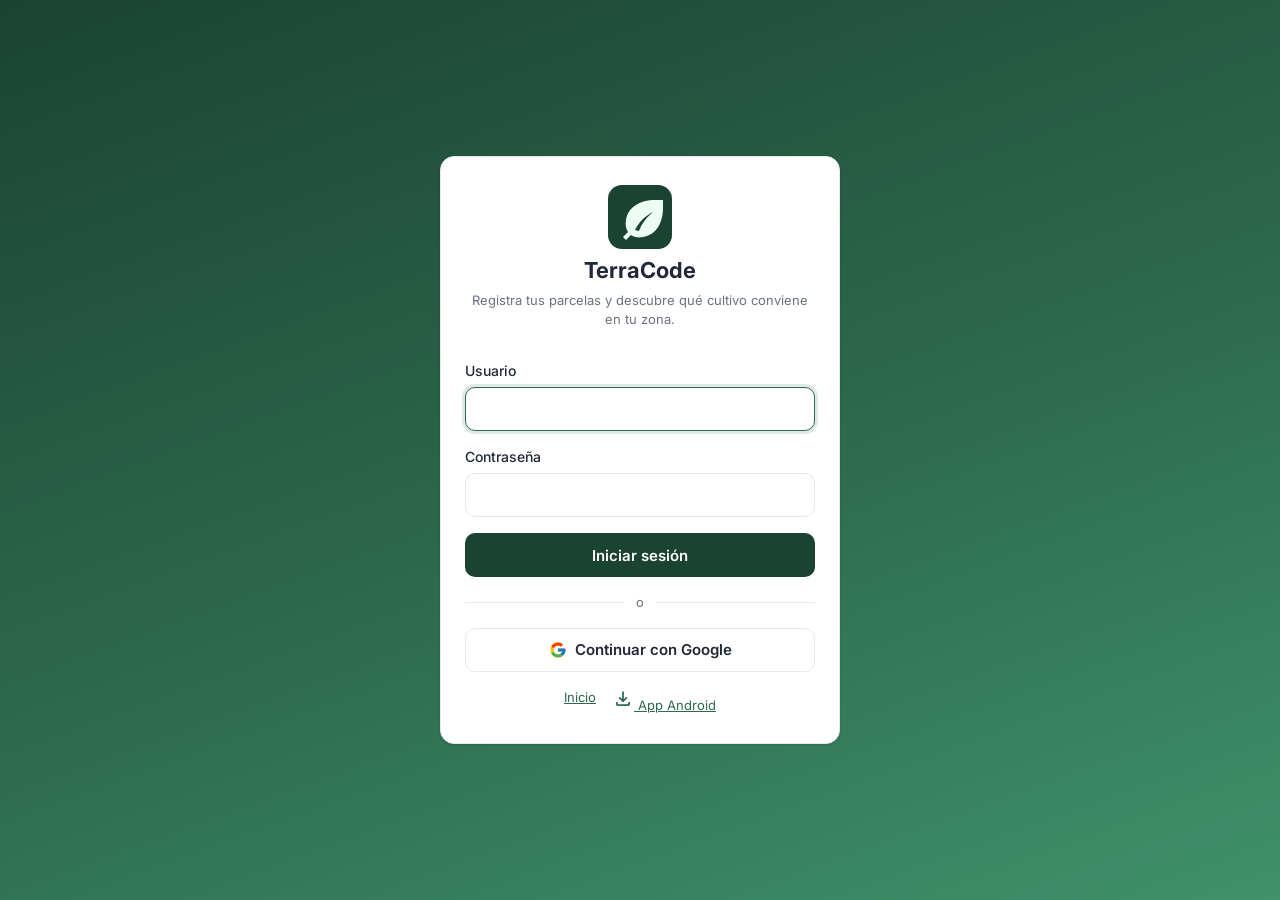
==== web/index.html @ b5507dad "App web en HTML/JS estático (web/): login, Google, registros, historial y clima Reemplaza la versión" ====
<!doctype html>
<html lang="es">
<head>
<meta charset="utf-8">
<meta name="viewport" content="width=device-width, initial-scale=1, viewport-fit=cover">
<meta name="theme-color" content="#1B4332">
<meta name="description" content="TerraCode: registra tus parcelas, recibe recomendaciones de cultivo y revisa el clima de tu zona.">
<title>TerraCode</title>
<link rel="icon" href="icon.svg" type="image/svg+xml">
<link rel="preconnect" href="https://fonts.googleapis.com">
<link rel="preconnect" href="https://fonts.gstatic.com" crossorigin>
<link rel="stylesheet" href="https://fonts.googleapis.com/css2?family=Inter:wght@400;500;600;700&display=swap">
<!-- Solo los íconos que usa la app (icon_names): unos pocos KB en vez de la fuente completa -->
<link rel="stylesheet" href="https://fonts.googleapis.com/css2?family=Material+Symbols+Outlined:opsz,wght,FILL,GRAD@24,400,0..1,0&icon_names=add_location_alt,agriculture,arrow_back,check_circle,cloud,delete,download,eco,error,fact_check,foggy,grass,history,info,insights,lightbulb,logout,map,my_location,partly_cloudy_day,place,public,rainy,refresh,sunny,thunderstorm,umbrella,warning,water_drop,weather_snowy&display=block">
<link rel="stylesheet" href="styles.css">
<script src="config.js"></script>
<script type="module" src="app.js"></script>
</head>
<body>
<main id="app" aria-live="polite">
  <div class="cargando-inicial"><span class="spinner"></span></div>
</main>
<div id="toast" class="toast" role="status" hidden></div>
<noscript>Activa JavaScript para usar TerraCode.</noscript>
</body>
</html>
---- web/styles.css ----
:root {
  --primary: #1B4332;
  --primary-hover: #2D6A4F;
  --primary-light: #ECFDF5;
  --accent: #D97706;
  --accent-dark: #B45309;
  --bg: #F8FAF9;
  --surface: #FFFFFF;
  --border: #E5E7EB;
  --text: #1F2937;
  --muted: #6B7280;
  --success: #16A34A;
  --warning: #EAB308;
  --danger: #DC2626;
  --info: #0284C7;
  --radius: 14px;
  --shadow: 0 1px 2px rgba(16, 24, 40, .06), 0 1px 3px rgba(16, 24, 40, .08);
}

* { box-sizing: border-box; }
[hidden] { display: none !important; }
html, body { margin: 0; }
body {
  font-family: Inter, system-ui, -apple-system, "Segoe UI", Roboto, sans-serif;
  background: var(--bg);
  color: var(--text);
  font-size: 15px;
  line-height: 1.45;
  -webkit-font-smoothing: antialiased;
}
button, input, select, textarea { font: inherit; color: inherit; }
a { color: var(--primary-hover); }
h1, h2, h3 { margin: 0; line-height: 1.2; }
h1 { font-size: 22px; font-weight: 700; }
h2 { font-size: 17px; font-weight: 600; }
h3 { font-size: 15px; font-weight: 600; }
p { margin: 0; }

.ms {
  font-family: "Material Symbols Outlined";
  font-weight: normal;
  font-style: normal;
  font-size: 22px;
  line-height: 1;
  display: inline-block;
  white-space: nowrap;
  direction: ltr;
  -webkit-font-feature-settings: "liga";
  font-feature-settings: "liga";
  user-select: none;
  flex: none;
}
.ms.relleno { font-variation-settings: "FILL" 1; }

#app { min-height: 100vh; min-height: 100dvh; }
.pagina { max-width: 720px; margin: 0 auto; padding: 16px 16px 40px; display: flex; flex-direction: column; gap: 16px; }

/* Barra superior */
.barra {
  position: sticky; top: 0; z-index: 5;
  background: var(--primary); color: #fff;
  display: flex; align-items: center; gap: 8px;
  padding: 10px 12px; padding-top: max(10px, env(safe-area-inset-top));
}
.barra h1 { font-size: 18px; font-weight: 600; flex: 1; min-width: 0; overflow: hidden; text-overflow: ellipsis; white-space: nowrap; }
.barra .icono-btn { color: #fff; }
.barra .icono-btn:hover { background: rgba(255, 255, 255, .12); }

/* Botones */
.btn {
  display: inline-flex; align-items: center; justify-content: center; gap: 8px;
  min-height: 44px; padding: 0 18px; border-radius: 10px; border: 1px solid transparent;
  background: var(--primary); color: #fff; font-weight: 600; cursor: pointer;
  text-decoration: none; transition: background .15s;
}
.btn:hover { background: var(--primary-hover); }
.btn:disabled { opacity: .6; cursor: default; }
.btn.secundario { background: var(--surface); color: var(--primary); border-color: var(--border); }
.btn.secundario:hover { background: var(--primary-light); }
.btn.acento { background: var(--accent); }
.btn.acento:hover { background: var(--accent-dark); }
.btn.peligro { background: var(--surface); color: var(--danger); border-color: #FCA5A5; }
.btn.peligro:hover { background: #FEF2F2; }
.btn.bloque { width: 100%; }
.btn.chico { min-height: 36px; padding: 0 12px; font-size: 14px; }
.icono-btn {
  width: 40px; height: 40px; border-radius: 50%; border: 0; background: transparent;
  display: inline-flex; align-items: center; justify-content: center; cursor: pointer; color: var(--text);
}
.icono-btn:hover { background: var(--primary-light); }

/* Tarjetas */
.tarjeta { background: var(--surface); border: 1px solid var(--border); border-radius: var(--radius); padding: 16px; box-shadow: var(--shadow); }
.tarjeta.plana { box-shadow: none; }
.fila { display: flex; align-items: center; gap: 12px; }
.fila.entre { justify-content: space-between; }
.columna { display: flex; flex-direction: column; gap: 12px; }
.muted { color: var(--muted); }
.chico { font-size: 13px; }
.negrita { font-weight: 600; }

/* Formularios */
label.campo { display: flex; flex-direction: column; gap: 6px; font-size: 14px; font-weight: 500; }
.input, select.input, textarea.input {
  width: 100%; min-height: 44px; padding: 10px 12px; border-radius: 10px;
  border: 1px solid var(--border); background: var(--surface); outline: none;
}
textarea.input { min-height: 80px; resize: vertical; }
.input:focus { border-color: var(--primary-hover); box-shadow: 0 0 0 3px rgba(45, 106, 79, .15); }

/* Avisos */
.aviso { display: flex; gap: 10px; align-items: flex-start; padding: 12px; border-radius: 10px; font-size: 14px; }
.aviso .ms { font-size: 20px; }
.aviso.error { background: #FEF2F2; color: #991B1B; }
.aviso.atencion { background: #FEFCE8; color: #854D0E; }
.aviso.info { background: #F0F9FF; color: #075985; }
.aviso.ok { background: var(--primary-light); color: var(--primary); }

.spinner {
  width: 22px; height: 22px; border-radius: 50%; display: inline-block; flex: none;
  border: 3px solid rgba(27, 67, 50, .2); border-top-color: var(--primary);
  animation: girar .8s linear infinite;
}
.btn .spinner { width: 18px; height: 18px; border-color: rgba(255, 255, 255, .35); border-top-color: #fff; }
@keyframes girar { to { transform: rotate(360deg); } }
.cargando-inicial, .cargando { display: flex; align-items: center; justify-content: center; gap: 12px; padding: 48px 16px; color: var(--muted); }
.cargando-inicial { min-height: 100vh; }

/* Login */
.login { min-height: 100vh; min-height: 100dvh; display: flex; align-items: center; justify-content: center; padding: 24px 16px;
  background: linear-gradient(160deg, var(--primary) 0%, var(--primary-hover) 55%, #40916C 100%); }
.login .tarjeta { width: 100%; max-width: 400px; padding: 28px 24px; display: flex; flex-direction: column; gap: 16px; }
.marca { display: flex; flex-direction: column; align-items: center; gap: 8px; text-align: center; }
.marca img { width: 64px; height: 64px; }
.separador { display: flex; align-items: center; gap: 12px; color: var(--muted); font-size: 13px; }
.separador::before, .separador::after { content: ""; flex: 1; height: 1px; background: var(--border); }
.btn.google { background: var(--surface); color: var(--text); border-color: var(--border); }
.btn.google:hover { background: #F9FAFB; }
.btn.google svg { width: 18px; height: 18px; }
.enlaces { display: flex; justify-content: center; gap: 16px; font-size: 13px; }

/* Home */
.saludo { background: linear-gradient(135deg, var(--primary), var(--primary-hover)); color: #fff; border: 0; }
.saludo .muted { color: rgba(255, 255, 255, .8); }
.menu { display: grid; grid-template-columns: repeat(auto-fill, minmax(150px, 1fr)); gap: 12px; }
.opcion {
  display: flex; flex-direction: column; gap: 10px; align-items: flex-start; text-align: left;
  padding: 16px; border-radius: var(--radius); border: 1px solid var(--border); background: var(--surface);
  cursor: pointer; box-shadow: var(--shadow); text-decoration: none; color: var(--text); transition: transform .12s, border-color .12s;
}
.opcion:hover { border-color: var(--primary-hover); transform: translateY(-1px); }
.opcion .burbuja { width: 44px; height: 44px; border-radius: 12px; display: flex; align-items: center; justify-content: center; background: var(--primary-light); color: var(--primary); }
.opcion.destacada { background: var(--primary); color: #fff; border-color: var(--primary); }
.opcion.destacada .burbuja { background: rgba(255, 255, 255, .15); color: #fff; }
.opcion.destacada .muted { color: rgba(255, 255, 255, .8); }

/* Cultivos */
.cultivo {
  display: flex; align-items: center; gap: 12px; padding: 12px; border-radius: 12px;
  border: 1px solid var(--border); background: var(--surface); cursor: pointer;
}
.cultivo:has(input:checked) { border-color: var(--primary-hover); background: var(--primary-light); }
.cultivo input { accent-color: var(--primary); width: 18px; height: 18px; margin: 0; }
.cultivo .nombre { flex: 1; min-width: 0; }
.barra-puntaje { height: 6px; border-radius: 3px; background: #EEF2F0; overflow: hidden; margin-top: 6px; }
.barra-puntaje > span { display: block; height: 100%; border-radius: 3px; background: var(--primary-hover); }
.puntaje { font-weight: 700; font-variant-numeric: tabular-nums; min-width: 34px; text-align: right; }
.etiqueta { display: inline-flex; align-items: center; gap: 4px; font-size: 12px; font-weight: 600; padding: 2px 8px; border-radius: 999px; background: #FEF3C7; color: var(--accent-dark); }
.etiqueta.verde { background: var(--primary-light); color: var(--primary); }
.etiqueta.gris { background: #F3F4F6; color: var(--muted); }

/* Opciones segmentadas (riego) */
.segmentos { display: grid; grid-template-columns: repeat(3, 1fr); gap: 8px; }
.segmentos label { display: flex; align-items: center; justify-content: center; text-align: center; min-height: 44px; padding: 6px; border-radius: 10px; border: 1px solid var(--border); background: var(--surface); cursor: pointer; font-size: 13px; font-weight: 500; }
.segmentos input { position: absolute; opacity: 0; pointer-events: none; }
.segmentos label:has(input:checked) { background: var(--primary); color: #fff; border-color: var(--primary); }
.segmentos label:has(input:focus-visible) { outline: 2px solid var(--primary-hover); outline-offset: 2px; }

/* Registros */
.registro { display: flex; flex-direction: column; gap: 8px; }
.registro.anulado { opacity: .6; }
.registro .acciones { display: flex; gap: 8px; flex-wrap: wrap; }

/* Estadísticas */
.tiles { display: grid; grid-template-columns: repeat(2, 1fr); gap: 12px; }
@media (min-width: 560px) { .tiles { grid-template-columns: repeat(4, 1fr); } }
.tile { background: var(--surface); border: 1px solid var(--border); border-radius: var(--radius); padding: 14px; display: flex; flex-direction: column; gap: 4px; }
.tile .valor { font-size: 26px; font-weight: 700; font-variant-numeric: tabular-nums; color: var(--primary); }
.barras { display: flex; flex-direction: column; gap: 10px; }
.barras .item { display: grid; grid-template-columns: minmax(80px, 34%) 1fr 36px; align-items: center; gap: 10px; font-size: 14px; }
.barras .item .nombre { overflow: hidden; text-overflow: ellipsis; white-space: nowrap; }
.barras .pista { height: 14px; background: #EEF2F0; border-radius: 4px; overflow: hidden; }
.barras .pista > span { display: block; height: 100%; background: var(--primary-hover); border-radius: 0 4px 4px 0; min-width: 2px; }
.barras .num { text-align: right; font-variant-numeric: tabular-nums; color: var(--muted); }
.columnas { display: grid; grid-template-columns: repeat(6, 1fr); gap: 10px; align-items: end; height: 150px; padding-top: 18px; }
.columnas .col { display: flex; flex-direction: column; align-items: center; justify-content: flex-end; height: 100%; gap: 6px; font-size: 12px; color: var(--muted); }
.columnas .col .alto { width: 100%; max-width: 36px; background: var(--primary-hover); border-radius: 4px 4px 0 0; min-height: 2px; position: relative; }
.columnas .col .alto::before { content: attr(data-n); position: absolute; top: -18px; left: 50%; transform: translateX(-50%); color: var(--text); font-weight: 600; }
.linea-tiempo { list-style: none; margin: 0; padding: 0; display: flex; flex-direction: column; }
.linea-tiempo li { display: flex; gap: 12px; padding: 10px 0; border-bottom: 1px solid var(--border); }
.linea-tiempo li:last-child { border-bottom: 0; }
.punto { width: 10px; height: 10px; border-radius: 50%; background: var(--primary-hover); margin-top: 6px; flex: none; }

/* Clima */
.clima-actual { background: linear-gradient(135deg, #0369A1, #0284C7 60%, #38BDF8); color: #fff; border: 0; }
.clima-actual .muted { color: rgba(255, 255, 255, .85); }
.clima-actual .temp { font-size: 52px; font-weight: 700; line-height: 1; }
.clima-actual .ms.grande { font-size: 64px; }
.datos { display: grid; grid-template-columns: repeat(3, 1fr); gap: 8px; margin-top: 12px; }
.datos div { background: rgba(255, 255, 255, .15); border-radius: 10px; padding: 8px; font-size: 13px; display: flex; flex-direction: column; gap: 2px; }
.dia { display: grid; grid-template-columns: 54px 28px 1fr auto; align-items: center; gap: 10px; padding: 10px 0; border-bottom: 1px solid var(--border); font-size: 14px; }
.dia:last-child { border-bottom: 0; }
.rango { display: grid; grid-template-columns: 30px 1fr 30px; align-items: center; gap: 6px; font-variant-numeric: tabular-nums; }
.rango .pista { height: 6px; background: #EEF2F0; border-radius: 3px; position: relative; }
.rango .pista span { position: absolute; top: 0; bottom: 0; border-radius: 3px; background: linear-gradient(90deg, #38BDF8, var(--accent)); }
.lluvia { color: var(--info); font-size: 13px; display: flex; align-items: center; gap: 2px; min-width: 52px; justify-content: flex-end; }

/* Toast */
.toast {
  position: fixed; left: 50%; bottom: max(20px, env(safe-area-inset-bottom)); transform: translateX(-50%);
  background: var(--text); color: #fff; padding: 12px 18px; border-radius: 10px; box-shadow: 0 8px 24px rgba(0, 0, 0, .2);
  max-width: calc(100% - 32px); z-index: 20; font-size: 14px;
}
.toast.error { background: var(--danger); }

.vacio { text-align: center; padding: 32px 16px; display: flex; flex-direction: column; align-items: center; gap: 10px; color: var(--muted); }
.vacio .ms { font-size: 44px; color: #9CA3AF; }
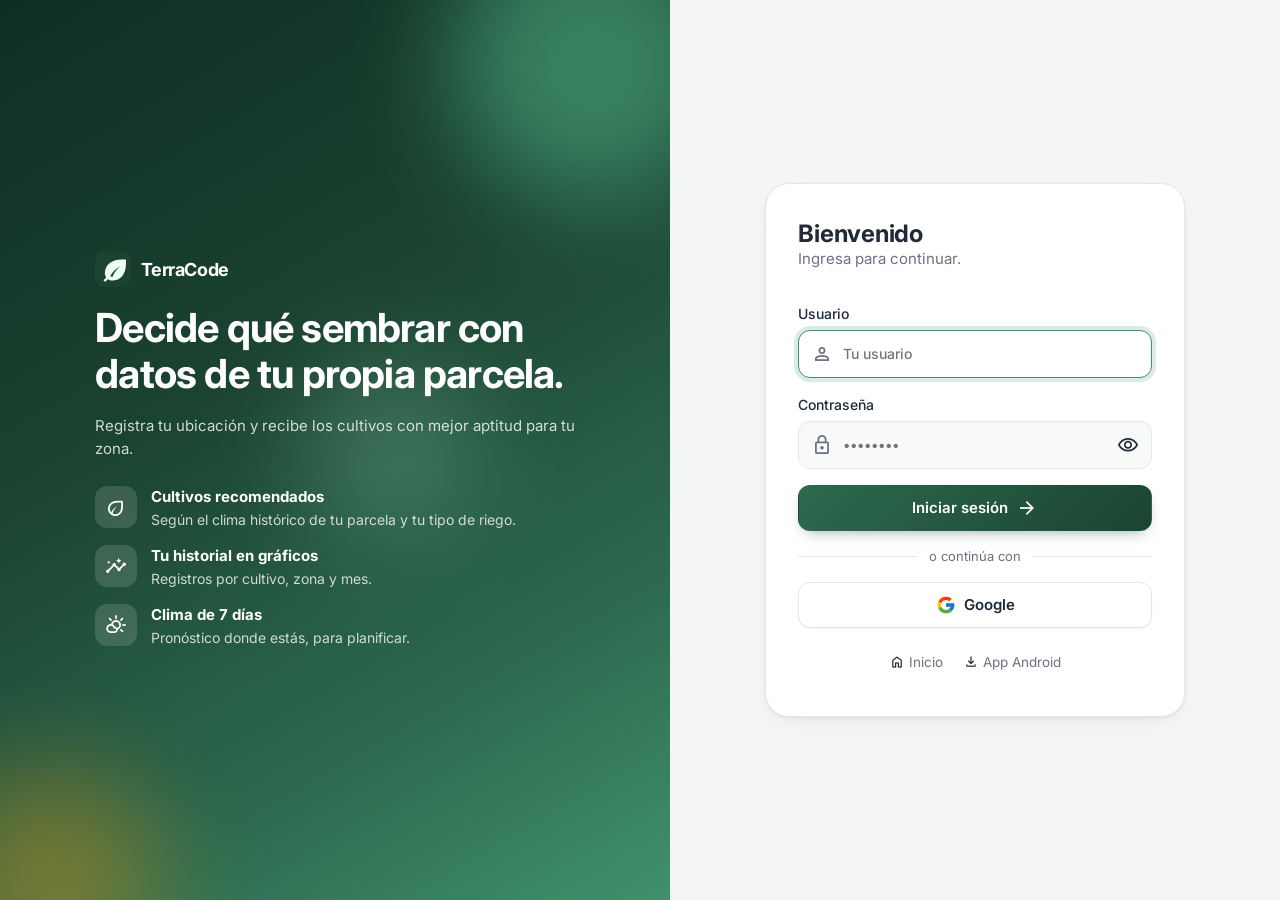
==== commit ee9e52a4: "Rediseño de la app web: barra lateral en escritorio, pestañas en celular, animaciones y modo oscuro " ====
--- a/web/index.html
+++ b/web/index.html
@@ -3,7 +3,8 @@
 <head>
 <meta charset="utf-8">
 <meta name="viewport" content="width=device-width, initial-scale=1, viewport-fit=cover">
-<meta name="theme-color" content="#1B4332">
+<meta name="theme-color" content="#F3F6F4" media="(prefers-color-scheme: light)">
+<meta name="theme-color" content="#0B1310" media="(prefers-color-scheme: dark)">
 <meta name="description" content="TerraCode: registra tus parcelas, recibe recomendaciones de cultivo y revisa el clima de tu zona.">
 <title>TerraCode</title>
 <link rel="icon" href="icon.svg" type="image/svg+xml">
@@ -11,16 +12,16 @@
 <link rel="preconnect" href="https://fonts.gstatic.com" crossorigin>
 <link rel="stylesheet" href="https://fonts.googleapis.com/css2?family=Inter:wght@400;500;600;700&display=swap">
 <!-- Solo los íconos que usa la app (icon_names): unos pocos KB en vez de la fuente completa -->
-<link rel="stylesheet" href="https://fonts.googleapis.com/css2?family=Material+Symbols+Outlined:opsz,wght,FILL,GRAD@24,400,0..1,0&icon_names=add_location_alt,agriculture,arrow_back,check_circle,cloud,delete,download,eco,error,fact_check,foggy,grass,history,info,insights,lightbulb,logout,map,my_location,partly_cloudy_day,place,public,rainy,refresh,sunny,thunderstorm,umbrella,warning,water_drop,weather_snowy&display=block">
+<link rel="stylesheet" href="https://fonts.googleapis.com/css2?family=Material+Symbols+Outlined:opsz,wght,FILL,GRAD@24,400,0..1,0&icon_names=add,add_location_alt,agriculture,arrow_back,arrow_forward,calendar_today,check_circle,chevron_right,cloud,delete,download,eco,edit,error,expand_more,fact_check,foggy,grass,history,home,info,insights,lock,logout,map,my_location,open_in_new,partly_cloudy_day,person,place,public,rainy,refresh,star,sunny,thunderstorm,umbrella,visibility,visibility_off,warning,water_drop,waves,weather_snowy&display=block">
 <link rel="stylesheet" href="styles.css">
 <script src="config.js"></script>
 <script type="module" src="app.js"></script>
 </head>
 <body>
-<main id="app" aria-live="polite">
+<div id="app">
   <div class="cargando-inicial"><span class="spinner"></span></div>
-</main>
-<div id="toast" class="toast" role="status" hidden></div>
+</div>
+<div id="toast" class="toast" role="status" aria-live="polite" hidden></div>
 <noscript>Activa JavaScript para usar TerraCode.</noscript>
 </body>
 </html>
--- a/web/styles.css
+++ b/web/styles.css
@@ -1,227 +1,507 @@
+/* TerraCode web — escritorio (barra lateral) y celular (pestañas abajo), modo claro y oscuro */
+
 :root {
   --primary: #1B4332;
-  --primary-hover: #2D6A4F;
+  --primary-2: #2D6A4F;
+  --primary-3: #40916C;
+  --ink: #1B4332;              /* verde para textos e íconos */
   --primary-light: #ECFDF5;
   --accent: #D97706;
   --accent-dark: #B45309;
-  --bg: #F8FAF9;
+  --accent-light: #FEF3C7;
+  --bg: #F3F6F4;
   --surface: #FFFFFF;
-  --border: #E5E7EB;
+  --surface-2: #F7FAF8;
+  --border: #E3E8E5;
   --text: #1F2937;
   --muted: #6B7280;
   --success: #16A34A;
   --warning: #EAB308;
   --danger: #DC2626;
+  --danger-light: #FEF2F2;
   --info: #0284C7;
-  --radius: 14px;
-  --shadow: 0 1px 2px rgba(16, 24, 40, .06), 0 1px 3px rgba(16, 24, 40, .08);
+  --track: #E9EFEC;
+  --radius: 18px;
+  --radius-sm: 12px;
+  --sidebar: 264px;
+  --ease: cubic-bezier(.2, .8, .2, 1);
+  --shadow-sm: 0 1px 2px rgba(16, 24, 40, .05);
+  --shadow: 0 1px 3px rgba(16, 24, 40, .06), 0 8px 24px -12px rgba(16, 24, 40, .12);
+  --shadow-lg: 0 20px 40px -16px rgba(27, 67, 50, .35);
+  color-scheme: light;
+}
+
+@media (prefers-color-scheme: dark) {
+  :root {
+    --ink: #74C69D;
+    --primary-light: rgba(116, 198, 157, .12);
+    --accent-light: rgba(217, 119, 6, .16);
+    --bg: #0B1310;
+    --surface: #111C17;
+    --surface-2: #15221C;
+    --border: #22322A;
+    --text: #E6EEEA;
+    --muted: #94A39B;
+    --danger-light: rgba(220, 38, 38, .14);
+    --track: #1E2E26;
+    --shadow-sm: none;
+    --shadow: 0 1px 2px rgba(0, 0, 0, .4), 0 8px 24px -12px rgba(0, 0, 0, .6);
+    --shadow-lg: 0 20px 40px -16px rgba(0, 0, 0, .7);
+    color-scheme: dark;
+  }
 }
 
 * { box-sizing: border-box; }
 [hidden] { display: none !important; }
 html, body { margin: 0; }
+html { -webkit-tap-highlight-color: transparent; }
 body {
   font-family: Inter, system-ui, -apple-system, "Segoe UI", Roboto, sans-serif;
   background: var(--bg);
   color: var(--text);
   font-size: 15px;
-  line-height: 1.45;
+  line-height: 1.5;
   -webkit-font-smoothing: antialiased;
 }
 button, input, select, textarea { font: inherit; color: inherit; }
-a { color: var(--primary-hover); }
-h1, h2, h3 { margin: 0; line-height: 1.2; }
-h1 { font-size: 22px; font-weight: 700; }
+a { color: var(--ink); text-decoration: none; }
+h1, h2, h3 { margin: 0; line-height: 1.2; letter-spacing: -.01em; }
+h1 { font-size: 20px; font-weight: 700; }
 h2 { font-size: 17px; font-weight: 600; }
 h3 { font-size: 15px; font-weight: 600; }
 p { margin: 0; }
+:focus-visible { outline: 2px solid var(--primary-3); outline-offset: 2px; }
 
 .ms {
   font-family: "Material Symbols Outlined";
-  font-weight: normal;
-  font-style: normal;
-  font-size: 22px;
-  line-height: 1;
-  display: inline-block;
-  white-space: nowrap;
-  direction: ltr;
-  -webkit-font-feature-settings: "liga";
-  font-feature-settings: "liga";
-  user-select: none;
-  flex: none;
+  font-weight: normal; font-style: normal; font-size: 22px; line-height: 1;
+  display: inline-block; white-space: nowrap; direction: ltr;
+  font-feature-settings: "liga"; user-select: none; flex: none;
+  font-variation-settings: "FILL" 0;
+  transition: font-variation-settings .2s;
 }
 .ms.relleno { font-variation-settings: "FILL" 1; }
-
-#app { min-height: 100vh; min-height: 100dvh; }
-.pagina { max-width: 720px; margin: 0 auto; padding: 16px 16px 40px; display: flex; flex-direction: column; gap: 16px; }
-
-/* Barra superior */
-.barra {
-  position: sticky; top: 0; z-index: 5;
-  background: var(--primary); color: #fff;
-  display: flex; align-items: center; gap: 8px;
-  padding: 10px 12px; padding-top: max(10px, env(safe-area-inset-top));
-}
-.barra h1 { font-size: 18px; font-weight: 600; flex: 1; min-width: 0; overflow: hidden; text-overflow: ellipsis; white-space: nowrap; }
-.barra .icono-btn { color: #fff; }
-.barra .icono-btn:hover { background: rgba(255, 255, 255, .12); }
-
-/* Botones */
-.btn {
-  display: inline-flex; align-items: center; justify-content: center; gap: 8px;
-  min-height: 44px; padding: 0 18px; border-radius: 10px; border: 1px solid transparent;
-  background: var(--primary); color: #fff; font-weight: 600; cursor: pointer;
-  text-decoration: none; transition: background .15s;
-}
-.btn:hover { background: var(--primary-hover); }
-.btn:disabled { opacity: .6; cursor: default; }
-.btn.secundario { background: var(--surface); color: var(--primary); border-color: var(--border); }
-.btn.secundario:hover { background: var(--primary-light); }
-.btn.acento { background: var(--accent); }
-.btn.acento:hover { background: var(--accent-dark); }
-.btn.peligro { background: var(--surface); color: var(--danger); border-color: #FCA5A5; }
-.btn.peligro:hover { background: #FEF2F2; }
-.btn.bloque { width: 100%; }
-.btn.chico { min-height: 36px; padding: 0 12px; font-size: 14px; }
-.icono-btn {
-  width: 40px; height: 40px; border-radius: 50%; border: 0; background: transparent;
-  display: inline-flex; align-items: center; justify-content: center; cursor: pointer; color: var(--text);
-}
-.icono-btn:hover { background: var(--primary-light); }
-
-/* Tarjetas */
-.tarjeta { background: var(--surface); border: 1px solid var(--border); border-radius: var(--radius); padding: 16px; box-shadow: var(--shadow); }
-.tarjeta.plana { box-shadow: none; }
-.fila { display: flex; align-items: center; gap: 12px; }
-.fila.entre { justify-content: space-between; }
-.columna { display: flex; flex-direction: column; gap: 12px; }
+.ms.mini { font-size: 16px; }
+
 .muted { color: var(--muted); }
 .chico { font-size: 13px; }
 .negrita { font-weight: 600; }
-
-/* Formularios */
+.fila { display: flex; align-items: center; gap: 12px; }
+.fila.entre { justify-content: space-between; }
+.fila.fin { justify-content: flex-end; }
+.columna { display: flex; flex-direction: column; gap: 16px; }
+
+/* ---------- Animaciones ---------- */
+@keyframes entrar { from { opacity: 0; transform: translateY(14px); } to { opacity: 1; transform: none; } }
+@keyframes aparecer { from { opacity: 0; } to { opacity: 1; } }
+@keyframes crecerX { from { transform: scaleX(0); } }
+@keyframes crecerY { from { transform: scaleY(0); } }
+@keyframes brillo { 0% { background-position: 100% 0; } 100% { background-position: 0 0; } }
+@keyframes girar { to { transform: rotate(360deg); } }
+@keyframes flotar { 0%, 100% { transform: translateY(0); } 50% { transform: translateY(-8px); } }
+@keyframes deriva { 0%, 100% { transform: translate(0, 0) scale(1); } 50% { transform: translate(30px, -20px) scale(1.08); } }
+@keyframes latido { 0%, 100% { transform: scale(1); opacity: .5; } 50% { transform: scale(1.35); opacity: 0; } }
+@keyframes subir { from { opacity: 0; transform: translate(-50%, 20px); } to { opacity: 1; transform: translate(-50%, 0); } }
+@keyframes dialogo { from { opacity: 0; transform: translateY(16px) scale(.97); } to { opacity: 1; transform: none; } }
+
+.vista > *, .escalonado > * {
+  animation: entrar .5s var(--ease) both;
+  animation-delay: calc(var(--i, 0) * 60ms);
+}
+.escalonado > * { animation-delay: calc(var(--i, 0) * 55ms + 80ms); }
+
+@media (prefers-reduced-motion: reduce) {
+  *, *::before, *::after { animation-duration: .01ms !important; animation-iteration-count: 1 !important; animation-delay: 0ms !important; transition-duration: .01ms !important; }
+}
+
+/* ---------- Botones ---------- */
+.btn {
+  display: inline-flex; align-items: center; justify-content: center; gap: 8px;
+  min-height: 46px; padding: 0 20px; border-radius: 12px; border: 1px solid transparent;
+  background: linear-gradient(135deg, var(--primary-2), var(--primary));
+  color: #fff; font-weight: 600; cursor: pointer; white-space: nowrap;
+  box-shadow: 0 6px 16px -8px rgba(27, 67, 50, .6);
+  transition: transform .15s var(--ease), box-shadow .2s, filter .2s, background .2s;
+}
+.btn:hover { filter: brightness(1.08); box-shadow: 0 10px 22px -10px rgba(27, 67, 50, .7); }
+.btn:active { transform: scale(.97); }
+.btn:disabled { opacity: .6; cursor: default; transform: none; filter: none; }
+.btn.secundario { background: var(--surface); color: var(--ink); border-color: var(--border); box-shadow: var(--shadow-sm); }
+.btn.secundario:hover { background: var(--primary-light); filter: none; }
+.btn.acento { background: linear-gradient(135deg, #F59E0B, var(--accent-dark)); box-shadow: 0 6px 16px -8px rgba(180, 83, 9, .7); }
+.btn.rojo { background: var(--danger); box-shadow: none; }
+.btn.peligro { background: transparent; color: var(--danger); border-color: color-mix(in srgb, var(--danger) 35%, transparent); box-shadow: none; }
+.btn.peligro:hover { background: var(--danger-light); filter: none; }
+.btn.claro { background: #fff; color: var(--primary); box-shadow: 0 8px 20px -10px rgba(0, 0, 0, .4); }
+.btn.bloque { width: 100%; }
+.btn.chico { min-height: 36px; padding: 0 12px; font-size: 13.5px; border-radius: 10px; }
+.icono-btn {
+  width: 40px; height: 40px; border-radius: 12px; border: 0; background: transparent; flex: none;
+  display: inline-flex; align-items: center; justify-content: center; cursor: pointer; color: var(--text);
+  transition: background .15s, transform .15s;
+}
+.icono-btn:hover { background: var(--primary-light); color: var(--ink); }
+.icono-btn:active { transform: scale(.92); }
+.enlace { font-size: 14px; font-weight: 600; display: inline-flex; align-items: center; gap: 2px; }
+.enlace:hover { text-decoration: underline; }
+
+/* ---------- Estructura ---------- */
+.shell { min-height: 100vh; min-height: 100dvh; }
+.principal { min-width: 0; display: flex; flex-direction: column; min-height: 100dvh; }
+
+.lateral {
+  display: none; position: fixed; inset: 0 auto 0 0; width: var(--sidebar); z-index: 20;
+  flex-direction: column; gap: 20px; padding: 22px 16px;
+  background: var(--surface); border-right: 1px solid var(--border);
+}
+.logo { display: flex; align-items: center; gap: 10px; font-weight: 700; font-size: 18px; color: var(--text); letter-spacing: -.02em; }
+.logo img { width: 36px; height: 36px; border-radius: 10px; }
+.nav-lateral { display: flex; flex-direction: column; gap: 4px; }
+.nav-lateral a {
+  display: flex; align-items: center; gap: 12px; padding: 10px 12px; border-radius: 12px;
+  color: var(--muted); font-weight: 500; position: relative; transition: background .15s, color .15s;
+}
+.nav-lateral a:hover { background: var(--surface-2); color: var(--text); }
+.nav-lateral a.activo { background: var(--primary-light); color: var(--ink); font-weight: 600; }
+.nav-lateral a.activo .ms { font-variation-settings: "FILL" 1; }
+.nav-lateral a.activo::before { content: ""; position: absolute; left: -16px; top: 8px; bottom: 8px; width: 4px; border-radius: 0 4px 4px 0; background: var(--ink); }
+.nav-lateral .externo { margin-left: auto; opacity: .6; }
+.perfil { margin-top: auto; display: flex; align-items: center; gap: 10px; padding: 10px; border-radius: 14px; background: var(--surface-2); border: 1px solid var(--border); }
+.perfil-texto { min-width: 0; flex: 1; display: flex; flex-direction: column; }
+.perfil-texto strong, .perfil-texto span { overflow: hidden; text-overflow: ellipsis; white-space: nowrap; font-size: 14px; }
+.avatar {
+  width: 38px; height: 38px; border-radius: 12px; flex: none; display: flex; align-items: center; justify-content: center;
+  background: linear-gradient(135deg, var(--primary-3), var(--primary)); color: #fff; font-weight: 700; font-size: 14px;
+}
+
+.cabecera {
+  position: sticky; top: 0; z-index: 10;
+  display: flex; align-items: center; gap: 8px;
+  padding: 10px 12px; padding-top: max(10px, env(safe-area-inset-top));
+  background: color-mix(in srgb, var(--bg) 82%, transparent);
+  backdrop-filter: saturate(1.6) blur(14px); -webkit-backdrop-filter: saturate(1.6) blur(14px);
+  border-bottom: 1px solid color-mix(in srgb, var(--border) 70%, transparent);
+}
+.cabecera .titulos { flex: 1; min-width: 0; }
+.cabecera h1 { font-size: 18px; overflow: hidden; text-overflow: ellipsis; white-space: nowrap; }
+.cabecera .logo-movil img { width: 34px; height: 34px; border-radius: 10px; display: block; }
+.shell.en-inicio .atras, .shell:not(.en-inicio) .logo-movil { display: none; }
+
+.pagina { width: 100%; max-width: 1120px; margin: 0 auto; padding: 18px 16px calc(110px + env(safe-area-inset-bottom)); display: flex; flex-direction: column; gap: 18px; }
+
+/* Pestañas (celular) */
+.tabs {
+  position: fixed; left: 0; right: 0; bottom: 0; z-index: 15;
+  display: grid; grid-template-columns: repeat(5, 1fr); align-items: end;
+  padding: 6px 6px calc(6px + env(safe-area-inset-bottom));
+  background: color-mix(in srgb, var(--surface) 88%, transparent);
+  backdrop-filter: saturate(1.6) blur(16px); -webkit-backdrop-filter: saturate(1.6) blur(16px);
+  border-top: 1px solid var(--border);
+}
+.tabs a { display: flex; flex-direction: column; align-items: center; gap: 2px; padding: 6px 0 2px; font-size: 11px; font-weight: 500; color: var(--muted); transition: color .15s; }
+.tabs a .ms { padding: 3px 16px; border-radius: 999px; transition: background .2s, font-variation-settings .2s; }
+.tabs a.activo { color: var(--ink); font-weight: 600; }
+.tabs a.activo .ms { background: var(--primary-light); font-variation-settings: "FILL" 1; }
+.tabs a.fab .ms { padding: 0; background: none; }
+.fab-btn {
+  width: 54px; height: 54px; margin-top: -26px; border-radius: 18px; display: flex; align-items: center; justify-content: center;
+  background: linear-gradient(135deg, var(--primary-3), var(--primary)); color: #fff; box-shadow: var(--shadow-lg);
+  border: 4px solid var(--bg); transition: transform .2s var(--ease);
+}
+.tabs a.fab:active .fab-btn { transform: scale(.92); }
+.tabs a.fab.activo .fab-btn { background: linear-gradient(135deg, #F59E0B, var(--accent-dark)); }
+
+@media (min-width: 960px) {
+  .lateral { display: flex; }
+  .principal { margin-left: var(--sidebar); }
+  .tabs, .solo-movil, .cabecera .atras, .cabecera .logo-movil { display: none !important; }
+  .cabecera { padding: 18px 32px; }
+  .cabecera h1 { font-size: 22px; }
+  .pagina { padding: 26px 32px 48px; gap: 22px; }
+}
+
+/* ---------- Tarjetas ---------- */
+.tarjeta {
+  background: var(--surface); border: 1px solid var(--border); border-radius: var(--radius); padding: 18px;
+  box-shadow: var(--shadow);
+}
+.tarjeta.plana { box-shadow: var(--shadow-sm); }
+.tarjeta-titulo { display: flex; align-items: center; gap: 10px; }
+.tarjeta-titulo .ms { color: var(--ink); }
+.interactiva { transition: transform .2s var(--ease), box-shadow .2s, border-color .2s; }
+.interactiva:hover { transform: translateY(-3px); box-shadow: var(--shadow-lg); border-color: color-mix(in srgb, var(--primary-3) 45%, var(--border)); }
+
+/* ---------- Formularios ---------- */
 label.campo { display: flex; flex-direction: column; gap: 6px; font-size: 14px; font-weight: 500; }
 .input, select.input, textarea.input {
-  width: 100%; min-height: 44px; padding: 10px 12px; border-radius: 10px;
-  border: 1px solid var(--border); background: var(--surface); outline: none;
-}
-textarea.input { min-height: 80px; resize: vertical; }
-.input:focus { border-color: var(--primary-hover); box-shadow: 0 0 0 3px rgba(45, 106, 79, .15); }
-
-/* Avisos */
-.aviso { display: flex; gap: 10px; align-items: flex-start; padding: 12px; border-radius: 10px; font-size: 14px; }
+  width: 100%; min-height: 48px; padding: 12px 14px; border-radius: 12px;
+  border: 1px solid var(--border); background: var(--surface-2); outline: none;
+  transition: border-color .15s, box-shadow .15s, background .15s;
+}
+textarea.input { min-height: 88px; resize: vertical; }
+.input:hover { border-color: color-mix(in srgb, var(--primary-3) 35%, var(--border)); }
+.input:focus { border-color: var(--primary-3); background: var(--surface); box-shadow: 0 0 0 4px color-mix(in srgb, var(--primary-3) 18%, transparent); }
+.con-icono { position: relative; }
+.con-icono .input { padding-left: 44px; }
+.con-icono > .ms { position: absolute; left: 13px; top: 50%; transform: translateY(-50%); color: var(--muted); pointer-events: none; }
+.con-icono .ver { position: absolute; right: 4px; top: 50%; transform: translateY(-50%); }
+
+/* ---------- Avisos, carga ---------- */
+.aviso { display: flex; gap: 10px; align-items: flex-start; padding: 12px 14px; border-radius: 12px; font-size: 14px; animation: entrar .35s var(--ease) both; }
 .aviso .ms { font-size: 20px; }
-.aviso.error { background: #FEF2F2; color: #991B1B; }
-.aviso.atencion { background: #FEFCE8; color: #854D0E; }
-.aviso.info { background: #F0F9FF; color: #075985; }
-.aviso.ok { background: var(--primary-light); color: var(--primary); }
+.aviso.error { background: var(--danger-light); color: #B91C1C; }
+.aviso.atencion { background: var(--accent-light); color: var(--accent-dark); }
+.aviso.info { background: color-mix(in srgb, var(--info) 12%, transparent); color: var(--info); }
+.aviso.ok { background: var(--primary-light); color: var(--ink); }
+@media (prefers-color-scheme: dark) { .aviso.error { color: #FCA5A5; } .aviso.atencion { color: #FBBF24; } .aviso.info { color: #7DD3FC; } }
 
 .spinner {
   width: 22px; height: 22px; border-radius: 50%; display: inline-block; flex: none;
-  border: 3px solid rgba(27, 67, 50, .2); border-top-color: var(--primary);
+  border: 3px solid color-mix(in srgb, var(--primary-3) 25%, transparent); border-top-color: var(--primary-3);
   animation: girar .8s linear infinite;
 }
 .btn .spinner { width: 18px; height: 18px; border-color: rgba(255, 255, 255, .35); border-top-color: #fff; }
-@keyframes girar { to { transform: rotate(360deg); } }
-.cargando-inicial, .cargando { display: flex; align-items: center; justify-content: center; gap: 12px; padding: 48px 16px; color: var(--muted); }
-.cargando-inicial { min-height: 100vh; }
-
-/* Login */
-.login { min-height: 100vh; min-height: 100dvh; display: flex; align-items: center; justify-content: center; padding: 24px 16px;
-  background: linear-gradient(160deg, var(--primary) 0%, var(--primary-hover) 55%, #40916C 100%); }
-.login .tarjeta { width: 100%; max-width: 400px; padding: 28px 24px; display: flex; flex-direction: column; gap: 16px; }
-.marca { display: flex; flex-direction: column; align-items: center; gap: 8px; text-align: center; }
-.marca img { width: 64px; height: 64px; }
+.cargando { display: flex; align-items: center; justify-content: center; gap: 12px; padding: 40px 16px; color: var(--muted); }
+.cargando-inicial { min-height: 100vh; display: flex; align-items: center; justify-content: center; }
+
+.esqueleto {
+  border-radius: 12px; min-height: 16px;
+  background: linear-gradient(90deg, var(--surface-2) 25%, var(--track) 50%, var(--surface-2) 75%);
+  background-size: 300% 100%; animation: brillo 1.3s ease-in-out infinite;
+}
+
+.vacio { text-align: center; padding: 36px 16px; display: flex; flex-direction: column; align-items: center; gap: 12px; color: var(--muted); }
+.vacio .burbuja-grande { width: 76px; height: 76px; border-radius: 24px; display: flex; align-items: center; justify-content: center; background: var(--primary-light); color: var(--ink); animation: flotar 3.5s ease-in-out infinite; }
+.vacio .burbuja-grande .ms { font-size: 38px; }
+
+/* ---------- Login ---------- */
+.login { min-height: 100vh; min-height: 100dvh; display: flex; flex-direction: column; background: var(--bg); }
+.login-hero {
+  position: relative; overflow: hidden; color: #fff;
+  background: linear-gradient(150deg, #0F2E22 0%, var(--primary) 40%, var(--primary-2) 75%, var(--primary-3) 100%);
+  padding: calc(28px + env(safe-area-inset-top)) 24px 56px;
+}
+.blob { position: absolute; border-radius: 50%; filter: blur(50px); opacity: .55; animation: deriva 14s ease-in-out infinite; pointer-events: none; }
+.blob.b1 { width: 280px; height: 280px; background: #52B788; top: -80px; right: -60px; }
+.blob.b2 { width: 220px; height: 220px; background: #F59E0B; bottom: -90px; left: -60px; opacity: .35; animation-delay: -5s; }
+.blob.b3 { width: 180px; height: 180px; background: #95D5B2; top: 40%; left: 45%; opacity: .25; animation-delay: -9s; }
+.login-hero-in { position: relative; display: flex; flex-direction: column; gap: 18px; max-width: 480px; }
+.login-hero .logo { color: #fff; }
+.login-hero h2 { font-size: 26px; font-weight: 700; letter-spacing: -.02em; line-height: 1.15; }
+.login-hero .bajada { color: rgba(255, 255, 255, .8); }
+.beneficios { list-style: none; margin: 8px 0 0; padding: 0; display: none; flex-direction: column; gap: 14px; }
+.beneficios li { display: flex; gap: 14px; align-items: flex-start; animation: entrar .6s var(--ease) both; animation-delay: calc(var(--i) * 120ms + 200ms); }
+.beneficios .ms { width: 42px; height: 42px; border-radius: 12px; display: flex; align-items: center; justify-content: center; background: rgba(255, 255, 255, .14); backdrop-filter: blur(6px); }
+.beneficios strong { display: block; }
+.beneficios span.txt { color: rgba(255, 255, 255, .78); font-size: 14px; }
+.login-panel { flex: 1; display: flex; justify-content: center; padding: 0 16px 32px; margin-top: -32px; position: relative; }
+.login-form {
+  width: 100%; max-width: 420px; display: flex; flex-direction: column; gap: 16px;
+  background: var(--surface); border: 1px solid var(--border); border-radius: 24px; padding: 28px 22px;
+  box-shadow: var(--shadow-lg); animation: entrar .6s var(--ease) both; align-self: flex-start;
+}
+.login-form h1 { font-size: 24px; }
 .separador { display: flex; align-items: center; gap: 12px; color: var(--muted); font-size: 13px; }
 .separador::before, .separador::after { content: ""; flex: 1; height: 1px; background: var(--border); }
-.btn.google { background: var(--surface); color: var(--text); border-color: var(--border); }
-.btn.google:hover { background: #F9FAFB; }
-.btn.google svg { width: 18px; height: 18px; }
-.enlaces { display: flex; justify-content: center; gap: 16px; font-size: 13px; }
-
-/* Home */
-.saludo { background: linear-gradient(135deg, var(--primary), var(--primary-hover)); color: #fff; border: 0; }
-.saludo .muted { color: rgba(255, 255, 255, .8); }
-.menu { display: grid; grid-template-columns: repeat(auto-fill, minmax(150px, 1fr)); gap: 12px; }
+.btn.google { background: var(--surface); color: var(--text); border-color: var(--border); box-shadow: var(--shadow-sm); }
+.btn.google:hover { background: var(--surface-2); filter: none; }
+.btn.google svg { width: 20px; height: 20px; }
+.enlaces { display: flex; justify-content: center; gap: 20px; font-size: 13.5px; }
+.enlaces a { display: inline-flex; align-items: center; gap: 4px; color: var(--muted); }
+.enlaces a:hover { color: var(--ink); }
+.pulso { position: relative; width: 64px; height: 64px; margin: 8px auto; display: flex; align-items: center; justify-content: center; }
+.pulso::before { content: ""; position: absolute; inset: 0; border-radius: 50%; background: var(--primary-3); animation: latido 1.6s ease-out infinite; }
+.pulso img { width: 48px; height: 48px; border-radius: 14px; position: relative; }
+
+@media (min-width: 960px) {
+  .login { display: grid; grid-template-columns: 1.1fr 1fr; }
+  .login-hero { display: flex; align-items: center; justify-content: center; padding: 48px; }
+  .login-hero h2 { font-size: 40px; }
+  .beneficios { display: flex; }
+  .login-panel { margin: 0; align-items: center; padding: 48px; }
+  .login-form { align-self: center; padding: 36px 32px; box-shadow: var(--shadow); }
+}
+
+/* ---------- Inicio ---------- */
+.hero {
+  position: relative; overflow: hidden; border-radius: 24px; color: #fff; padding: 24px;
+  background: linear-gradient(135deg, var(--primary) 0%, var(--primary-2) 60%, var(--primary-3) 100%);
+  box-shadow: var(--shadow-lg); display: flex; align-items: center; gap: 16px;
+}
+.hero::after { content: ""; position: absolute; width: 260px; height: 260px; right: -60px; top: -110px; border-radius: 50%; background: radial-gradient(circle, rgba(255, 255, 255, .18), transparent 70%); }
+.hero-texto { position: relative; z-index: 1; display: flex; flex-direction: column; gap: 6px; align-items: flex-start; flex: 1; }
+.hero-fecha { font-size: 13px; color: rgba(255, 255, 255, .75); }
+.hero-fecha::first-letter { text-transform: uppercase; }
+.hero h2 { font-size: 26px; font-weight: 700; letter-spacing: -.02em; }
+.hero p { color: rgba(255, 255, 255, .85); }
+.hero .btn { margin-top: 12px; }
+.hero-deco { position: relative; z-index: 1; display: none; }
+.hero-deco .ms { font-size: 120px; opacity: .22; animation: flotar 5s ease-in-out infinite; font-variation-settings: "FILL" 1; }
+@media (min-width: 640px) { .hero { padding: 32px; } .hero h2 { font-size: 32px; } .hero-deco { display: block; } }
+
+.home-grid { display: grid; gap: 18px; }
+@media (min-width: 960px) { .home-grid { grid-template-columns: 1.25fr 1fr; align-items: start; } }
+.seccion { font-size: 15px; color: var(--muted); font-weight: 600; text-transform: uppercase; letter-spacing: .06em; font-size: 12px; }
+.menu { display: grid; grid-template-columns: repeat(2, 1fr); gap: 12px; }
 .opcion {
-  display: flex; flex-direction: column; gap: 10px; align-items: flex-start; text-align: left;
-  padding: 16px; border-radius: var(--radius); border: 1px solid var(--border); background: var(--surface);
-  cursor: pointer; box-shadow: var(--shadow); text-decoration: none; color: var(--text); transition: transform .12s, border-color .12s;
-}
-.opcion:hover { border-color: var(--primary-hover); transform: translateY(-1px); }
-.opcion .burbuja { width: 44px; height: 44px; border-radius: 12px; display: flex; align-items: center; justify-content: center; background: var(--primary-light); color: var(--primary); }
-.opcion.destacada { background: var(--primary); color: #fff; border-color: var(--primary); }
-.opcion.destacada .burbuja { background: rgba(255, 255, 255, .15); color: #fff; }
-.opcion.destacada .muted { color: rgba(255, 255, 255, .8); }
-
-/* Cultivos */
+  display: flex; flex-direction: column; gap: 12px; align-items: flex-start; text-align: left;
+  padding: 18px; border-radius: var(--radius); border: 1px solid var(--border); background: var(--surface);
+  color: var(--text); box-shadow: var(--shadow); position: relative; overflow: hidden;
+}
+.opcion .burbuja { width: 46px; height: 46px; border-radius: 14px; display: flex; align-items: center; justify-content: center; background: var(--primary-light); color: var(--ink); transition: transform .3s var(--ease); }
+.opcion:hover .burbuja { transform: scale(1.08) rotate(-4deg); }
+.opcion .flecha { position: absolute; right: 14px; top: 18px; color: var(--muted); opacity: 0; transform: translateX(-6px); transition: opacity .2s, transform .2s; }
+.opcion:hover .flecha { opacity: 1; transform: none; }
+.opcion.ambar .burbuja { background: var(--accent-light); color: var(--accent-dark); }
+.opcion.azul .burbuja { background: color-mix(in srgb, var(--info) 14%, transparent); color: var(--info); }
+.opcion.violeta .burbuja { background: color-mix(in srgb, #7C3AED 14%, transparent); color: #8B5CF6; }
+
+.mini { display: flex; align-items: center; gap: 12px; padding: 10px; margin: 0 -10px; border-radius: 12px; color: var(--text); transition: background .15s; }
+.mini:hover { background: var(--surface-2); }
+.mini-ic { width: 40px; height: 40px; border-radius: 12px; display: flex; align-items: center; justify-content: center; background: var(--primary-light); color: var(--ink); flex: none; }
+.mini-texto { flex: 1; min-width: 0; display: flex; flex-direction: column; }
+.mini-texto span { overflow: hidden; text-overflow: ellipsis; white-space: nowrap; }
+
+/* ---------- Nuevo registro ---------- */
+.dos-col { display: grid; gap: 18px; }
+@media (min-width: 960px) { .dos-col { grid-template-columns: minmax(0, 1fr) minmax(0, 1.15fr); align-items: start; } .dos-col > .pegado { position: sticky; top: 96px; } }
+.paso-num {
+  width: 30px; height: 30px; border-radius: 10px; display: inline-flex; align-items: center; justify-content: center;
+  font-size: 14px; font-weight: 700; background: var(--primary-light); color: var(--ink); flex: none; transition: background .3s, color .3s;
+}
+.paso.listo .paso-num { background: var(--primary-2); color: #fff; }
+.mapa { width: 100%; height: 180px; border: 0; border-radius: 14px; display: block; background: var(--surface-2); animation: aparecer .6s ease both; }
+.coords { font-variant-numeric: tabular-nums; font-weight: 600; }
+
+.segmentos { display: grid; grid-template-columns: repeat(3, 1fr); gap: 8px; }
+.segmentos label {
+  display: flex; flex-direction: column; align-items: center; justify-content: center; gap: 4px; text-align: center;
+  min-height: 72px; padding: 8px 6px; border-radius: 14px; border: 1px solid var(--border); background: var(--surface-2);
+  cursor: pointer; font-size: 12.5px; font-weight: 500; transition: all .2s var(--ease);
+}
+.segmentos label:hover { border-color: var(--primary-3); }
+.segmentos input { position: absolute; opacity: 0; pointer-events: none; }
+.segmentos label:has(input:checked) { background: linear-gradient(135deg, var(--primary-2), var(--primary)); color: #fff; border-color: transparent; box-shadow: 0 8px 18px -10px rgba(27, 67, 50, .8); transform: translateY(-1px); }
+.segmentos label:has(input:checked) .ms { font-variation-settings: "FILL" 1; }
+.segmentos label:has(input:focus-visible) { outline: 2px solid var(--primary-3); outline-offset: 2px; }
+
+.analizando { display: flex; flex-direction: column; align-items: center; gap: 14px; padding: 28px 12px; text-align: center; }
+.analizando .orbe { width: 72px; height: 72px; border-radius: 50%; display: flex; align-items: center; justify-content: center; position: relative; background: var(--primary-light); color: var(--ink); }
+.analizando .orbe::before { content: ""; position: absolute; inset: -6px; border-radius: 50%; border: 3px solid transparent; border-top-color: var(--primary-3); border-right-color: var(--primary-3); animation: girar 1.1s linear infinite; }
+.analizando .orbe .ms { font-size: 34px; animation: flotar 2.4s ease-in-out infinite; }
+.analizando .fase { font-weight: 600; min-height: 1.5em; animation: aparecer .4s ease both; }
+
 .cultivo {
-  display: flex; align-items: center; gap: 12px; padding: 12px; border-radius: 12px;
-  border: 1px solid var(--border); background: var(--surface); cursor: pointer;
-}
-.cultivo:has(input:checked) { border-color: var(--primary-hover); background: var(--primary-light); }
-.cultivo input { accent-color: var(--primary); width: 18px; height: 18px; margin: 0; }
+  display: flex; align-items: center; gap: 12px; padding: 14px; border-radius: 14px;
+  border: 1px solid var(--border); background: var(--surface); cursor: pointer; transition: border-color .2s, background .2s, transform .15s;
+}
+.cultivo:hover { border-color: var(--primary-3); }
+.cultivo:active { transform: scale(.99); }
+.cultivo:has(input:checked) { border-color: var(--primary-3); background: var(--primary-light); box-shadow: 0 0 0 1px var(--primary-3) inset; }
+.cultivo input { accent-color: var(--primary-2); width: 18px; height: 18px; margin: 0; flex: none; }
 .cultivo .nombre { flex: 1; min-width: 0; }
-.barra-puntaje { height: 6px; border-radius: 3px; background: #EEF2F0; overflow: hidden; margin-top: 6px; }
-.barra-puntaje > span { display: block; height: 100%; border-radius: 3px; background: var(--primary-hover); }
-.puntaje { font-weight: 700; font-variant-numeric: tabular-nums; min-width: 34px; text-align: right; }
-.etiqueta { display: inline-flex; align-items: center; gap: 4px; font-size: 12px; font-weight: 600; padding: 2px 8px; border-radius: 999px; background: #FEF3C7; color: var(--accent-dark); }
-.etiqueta.verde { background: var(--primary-light); color: var(--primary); }
-.etiqueta.gris { background: #F3F4F6; color: var(--muted); }
-
-/* Opciones segmentadas (riego) */
-.segmentos { display: grid; grid-template-columns: repeat(3, 1fr); gap: 8px; }
-.segmentos label { display: flex; align-items: center; justify-content: center; text-align: center; min-height: 44px; padding: 6px; border-radius: 10px; border: 1px solid var(--border); background: var(--surface); cursor: pointer; font-size: 13px; font-weight: 500; }
-.segmentos input { position: absolute; opacity: 0; pointer-events: none; }
-.segmentos label:has(input:checked) { background: var(--primary); color: #fff; border-color: var(--primary); }
-.segmentos label:has(input:focus-visible) { outline: 2px solid var(--primary-hover); outline-offset: 2px; }
-
-/* Registros */
-.registro { display: flex; flex-direction: column; gap: 8px; }
-.registro.anulado { opacity: .6; }
-.registro .acciones { display: flex; gap: 8px; flex-wrap: wrap; }
-
-/* Estadísticas */
+.barra-puntaje { height: 8px; border-radius: 4px; background: var(--track); overflow: hidden; margin-top: 8px; }
+.barra-puntaje > span { display: block; height: 100%; border-radius: 4px; background: linear-gradient(90deg, var(--primary-3), var(--primary-2)); transform-origin: left; animation: crecerX .9s var(--ease) both; animation-delay: calc(var(--i, 0) * 80ms + 150ms); }
+.barra-puntaje.medio > span { background: linear-gradient(90deg, #FBBF24, var(--accent)); }
+.barra-puntaje.bajo > span { background: linear-gradient(90deg, #9CA3AF, #6B7280); }
+.puntaje { font-weight: 700; font-size: 18px; font-variant-numeric: tabular-nums; min-width: 40px; text-align: right; }
+.etiqueta { display: inline-flex; align-items: center; gap: 4px; font-size: 11.5px; font-weight: 600; padding: 3px 9px; border-radius: 999px; background: var(--accent-light); color: var(--accent-dark); white-space: nowrap; }
+.etiqueta .ms { font-size: 14px; }
+.etiqueta.verde { background: var(--primary-light); color: var(--ink); }
+.etiqueta.gris { background: var(--surface-2); color: var(--muted); border: 1px solid var(--border); }
+@media (prefers-color-scheme: dark) { .etiqueta { color: #FBBF24; } }
+
+/* ---------- Registros ---------- */
+.grilla { display: grid; gap: 14px; grid-template-columns: 1fr; }
+@media (min-width: 700px) { .grilla { grid-template-columns: repeat(2, 1fr); } }
+@media (min-width: 1280px) { .grilla { grid-template-columns: repeat(3, 1fr); } }
+.registro { display: flex; flex-direction: column; gap: 10px; }
+.registro .cabeza { display: flex; align-items: flex-start; gap: 12px; }
+.registro .cabeza .mini-ic { width: 44px; height: 44px; }
+.registro.anulado { opacity: .62; }
+.registro.anulado .mini-ic { background: var(--surface-2); color: var(--muted); }
+.registro .datos-reg { display: flex; flex-wrap: wrap; gap: 6px 14px; font-size: 13px; color: var(--muted); }
+.registro .datos-reg span { display: inline-flex; align-items: center; gap: 4px; }
+.registro .datos-reg .ms { font-size: 16px; }
+.registro .obs { font-size: 13.5px; padding: 8px 12px; border-radius: 10px; background: var(--surface-2); border-left: 3px solid var(--primary-3); }
+.registro .acciones { display: flex; gap: 8px; margin-top: auto; padding-top: 4px; }
+.resumen { display: flex; gap: 8px; flex-wrap: wrap; }
+.chip { display: inline-flex; align-items: center; gap: 6px; padding: 6px 12px; border-radius: 999px; background: var(--surface); border: 1px solid var(--border); font-size: 13px; font-weight: 500; }
+.chip strong { color: var(--ink); }
+
+/* ---------- Historial ---------- */
 .tiles { display: grid; grid-template-columns: repeat(2, 1fr); gap: 12px; }
-@media (min-width: 560px) { .tiles { grid-template-columns: repeat(4, 1fr); } }
-.tile { background: var(--surface); border: 1px solid var(--border); border-radius: var(--radius); padding: 14px; display: flex; flex-direction: column; gap: 4px; }
-.tile .valor { font-size: 26px; font-weight: 700; font-variant-numeric: tabular-nums; color: var(--primary); }
-.barras { display: flex; flex-direction: column; gap: 10px; }
-.barras .item { display: grid; grid-template-columns: minmax(80px, 34%) 1fr 36px; align-items: center; gap: 10px; font-size: 14px; }
+@media (min-width: 700px) { .tiles { grid-template-columns: repeat(4, 1fr); } }
+.tile { background: var(--surface); border: 1px solid var(--border); border-radius: var(--radius); padding: 16px; display: flex; flex-direction: column; gap: 6px; box-shadow: var(--shadow); }
+.tile .tile-ic { width: 38px; height: 38px; border-radius: 12px; display: flex; align-items: center; justify-content: center; background: var(--primary-light); color: var(--ink); }
+.tile .valor { font-size: 30px; font-weight: 700; font-variant-numeric: tabular-nums; letter-spacing: -.02em; line-height: 1.1; }
+.graficos { display: grid; gap: 18px; }
+@media (min-width: 960px) { .graficos { grid-template-columns: repeat(2, 1fr); } .graficos .ancho { grid-column: 1 / -1; } }
+.barras { display: flex; flex-direction: column; gap: 12px; }
+.barras .item { display: grid; grid-template-columns: minmax(80px, 34%) 1fr 36px; align-items: center; gap: 12px; font-size: 14px; }
 .barras .item .nombre { overflow: hidden; text-overflow: ellipsis; white-space: nowrap; }
-.barras .pista { height: 14px; background: #EEF2F0; border-radius: 4px; overflow: hidden; }
-.barras .pista > span { display: block; height: 100%; background: var(--primary-hover); border-radius: 0 4px 4px 0; min-width: 2px; }
-.barras .num { text-align: right; font-variant-numeric: tabular-nums; color: var(--muted); }
-.columnas { display: grid; grid-template-columns: repeat(6, 1fr); gap: 10px; align-items: end; height: 150px; padding-top: 18px; }
-.columnas .col { display: flex; flex-direction: column; align-items: center; justify-content: flex-end; height: 100%; gap: 6px; font-size: 12px; color: var(--muted); }
-.columnas .col .alto { width: 100%; max-width: 36px; background: var(--primary-hover); border-radius: 4px 4px 0 0; min-height: 2px; position: relative; }
-.columnas .col .alto::before { content: attr(data-n); position: absolute; top: -18px; left: 50%; transform: translateX(-50%); color: var(--text); font-weight: 600; }
-.linea-tiempo { list-style: none; margin: 0; padding: 0; display: flex; flex-direction: column; }
-.linea-tiempo li { display: flex; gap: 12px; padding: 10px 0; border-bottom: 1px solid var(--border); }
-.linea-tiempo li:last-child { border-bottom: 0; }
-.punto { width: 10px; height: 10px; border-radius: 50%; background: var(--primary-hover); margin-top: 6px; flex: none; }
-
-/* Clima */
-.clima-actual { background: linear-gradient(135deg, #0369A1, #0284C7 60%, #38BDF8); color: #fff; border: 0; }
+.barras .pista { height: 12px; background: var(--track); border-radius: 6px; overflow: hidden; }
+.barras .pista > span { display: block; height: 100%; background: linear-gradient(90deg, var(--primary-3), var(--primary-2)); border-radius: 6px; min-width: 4px; transform-origin: left; animation: crecerX .9s var(--ease) both; animation-delay: calc(var(--i, 0) * 70ms + 250ms); }
+.barras .num { text-align: right; font-variant-numeric: tabular-nums; font-weight: 600; }
+.columnas { display: grid; grid-template-columns: repeat(6, 1fr); gap: 12px; align-items: end; height: 180px; padding-top: 22px; }
+.columnas .col { display: flex; flex-direction: column; align-items: center; justify-content: flex-end; height: 100%; gap: 8px; font-size: 12px; color: var(--muted); }
+.columnas .col .alto {
+  width: 100%; max-width: 44px; border-radius: 8px 8px 4px 4px; min-height: 4px; position: relative;
+  background: linear-gradient(180deg, var(--primary-3), var(--primary-2)); transform-origin: bottom;
+  animation: crecerY .9s var(--ease) both; animation-delay: calc(var(--i, 0) * 70ms + 250ms);
+}
+.columnas .col.actual .alto { background: linear-gradient(180deg, #FBBF24, var(--accent)); }
+.columnas .col .alto::before { content: attr(data-n); position: absolute; top: -20px; left: 50%; transform: translateX(-50%); color: var(--text); font-weight: 600; font-size: 12px; }
+.anillo { --p: 0; width: 64px; height: 64px; border-radius: 50%; flex: none; display: flex; align-items: center; justify-content: center; font-weight: 700; font-size: 14px;
+  background: radial-gradient(closest-side, var(--surface) 76%, transparent 78% 100%), conic-gradient(var(--accent) calc(var(--p) * 1%), var(--track) 0); }
+.linea-tiempo { list-style: none; margin: 0; padding: 0; display: flex; flex-direction: column; position: relative; }
+.linea-tiempo li { display: flex; gap: 14px; padding: 10px 0; position: relative; }
+.linea-tiempo li::before { content: ""; position: absolute; left: 5px; top: 26px; bottom: -10px; width: 2px; background: var(--border); }
+.linea-tiempo li:last-child::before { display: none; }
+.punto { width: 12px; height: 12px; border-radius: 50%; background: var(--surface); border: 3px solid var(--primary-3); margin-top: 5px; flex: none; position: relative; z-index: 1; }
+
+/* ---------- Clima ---------- */
+.clima-grid { display: grid; gap: 18px; }
+@media (min-width: 960px) { .clima-grid { grid-template-columns: 1fr 1.1fr; align-items: start; } }
+.clima-actual { position: relative; overflow: hidden; color: #fff; border: 0; border-radius: 24px; padding: 24px; box-shadow: var(--shadow-lg); background: linear-gradient(140deg, #0369A1, #0284C7 55%, #38BDF8); }
+.clima-actual.cielo-sol { background: linear-gradient(140deg, #0284C7, #38BDF8 55%, #FBBF24 130%); }
+.clima-actual.cielo-nube { background: linear-gradient(140deg, #334155, #64748B 60%, #94A3B8); }
+.clima-actual.cielo-lluvia { background: linear-gradient(140deg, #1E3A5F, #2563EB 60%, #60A5FA); }
+.clima-actual.cielo-tormenta { background: linear-gradient(140deg, #1E1B4B, #4338CA 60%, #6366F1); }
+.clima-actual::after { content: ""; position: absolute; width: 300px; height: 300px; right: -100px; top: -120px; border-radius: 50%; background: radial-gradient(circle, rgba(255, 255, 255, .25), transparent 70%); }
+.clima-actual > * { position: relative; z-index: 1; }
 .clima-actual .muted { color: rgba(255, 255, 255, .85); }
-.clima-actual .temp { font-size: 52px; font-weight: 700; line-height: 1; }
-.clima-actual .ms.grande { font-size: 64px; }
-.datos { display: grid; grid-template-columns: repeat(3, 1fr); gap: 8px; margin-top: 12px; }
-.datos div { background: rgba(255, 255, 255, .15); border-radius: 10px; padding: 8px; font-size: 13px; display: flex; flex-direction: column; gap: 2px; }
-.dia { display: grid; grid-template-columns: 54px 28px 1fr auto; align-items: center; gap: 10px; padding: 10px 0; border-bottom: 1px solid var(--border); font-size: 14px; }
-.dia:last-child { border-bottom: 0; }
-.rango { display: grid; grid-template-columns: 30px 1fr 30px; align-items: center; gap: 6px; font-variant-numeric: tabular-nums; }
-.rango .pista { height: 6px; background: #EEF2F0; border-radius: 3px; position: relative; }
-.rango .pista span { position: absolute; top: 0; bottom: 0; border-radius: 3px; background: linear-gradient(90deg, #38BDF8, var(--accent)); }
-.lluvia { color: var(--info); font-size: 13px; display: flex; align-items: center; gap: 2px; min-width: 52px; justify-content: flex-end; }
-
-/* Toast */
+.clima-actual .temp { font-size: 64px; font-weight: 700; line-height: 1; letter-spacing: -.04em; }
+.clima-actual .ms.grande { font-size: 96px; font-variation-settings: "FILL" 1; animation: flotar 4s ease-in-out infinite; filter: drop-shadow(0 8px 16px rgba(0, 0, 0, .2)); }
+.datos { display: grid; grid-template-columns: repeat(3, 1fr); gap: 10px; margin-top: 20px; }
+.datos div { background: rgba(255, 255, 255, .16); backdrop-filter: blur(6px); border-radius: 14px; padding: 10px 12px; font-size: 13px; display: flex; flex-direction: column; gap: 2px; }
+.datos strong { font-size: 17px; }
+.dia { display: grid; grid-template-columns: 52px 30px 1fr 64px; align-items: center; gap: 12px; padding: 12px 6px; margin: 0 -6px; border-radius: 12px; font-size: 14px; transition: background .15s; }
+.dia:hover { background: var(--surface-2); }
+.dia + .dia { border-top: 1px solid var(--border); }
+.dia .ms { color: var(--ink); }
+.rango { display: grid; grid-template-columns: 32px 1fr 32px; align-items: center; gap: 8px; font-variant-numeric: tabular-nums; }
+.rango .pista { height: 6px; background: var(--track); border-radius: 3px; position: relative; }
+.rango .pista span { position: absolute; top: 0; bottom: 0; border-radius: 3px; background: linear-gradient(90deg, #38BDF8, #FBBF24, var(--accent)); transform-origin: left; animation: crecerX .8s var(--ease) both; animation-delay: calc(var(--i, 0) * 60ms + 200ms); }
+.lluvia { color: var(--info); font-size: 13px; display: flex; align-items: center; gap: 2px; justify-content: flex-end; font-variant-numeric: tabular-nums; }
+.lluvia .ms { font-size: 16px; color: var(--info); }
+
+/* ---------- Toast y diálogo ---------- */
 .toast {
-  position: fixed; left: 50%; bottom: max(20px, env(safe-area-inset-bottom)); transform: translateX(-50%);
-  background: var(--text); color: #fff; padding: 12px 18px; border-radius: 10px; box-shadow: 0 8px 24px rgba(0, 0, 0, .2);
-  max-width: calc(100% - 32px); z-index: 20; font-size: 14px;
+  position: fixed; left: 50%; bottom: calc(96px + env(safe-area-inset-bottom)); transform: translateX(-50%);
+  display: flex; align-items: center; gap: 10px;
+  background: #111827; color: #fff; padding: 12px 18px; border-radius: 14px; box-shadow: 0 12px 32px rgba(0, 0, 0, .3);
+  max-width: calc(100% - 32px); z-index: 40; font-size: 14px; font-weight: 500; animation: subir .35s var(--ease) both;
 }
 .toast.error { background: var(--danger); }
-
-.vacio { text-align: center; padding: 32px 16px; display: flex; flex-direction: column; align-items: center; gap: 10px; color: var(--muted); }
-.vacio .ms { font-size: 44px; color: #9CA3AF; }
+@media (min-width: 960px) { .toast { bottom: 28px; left: calc(50% + var(--sidebar) / 2); } }
+
+.dialogo {
+  border: 0; padding: 0; border-radius: 22px; width: min(420px, calc(100% - 32px));
+  background: var(--surface); color: var(--text); box-shadow: 0 30px 60px -20px rgba(0, 0, 0, .45);
+}
+.dialogo[open] { animation: dialogo .3s var(--ease) both; }
+.dialogo::backdrop { background: rgba(10, 20, 15, .45); backdrop-filter: blur(4px); animation: aparecer .25s ease both; }
+.dialogo form { padding: 24px; display: flex; flex-direction: column; gap: 12px; }
+.dialogo .dialogo-ic { width: 48px; height: 48px; border-radius: 14px; display: flex; align-items: center; justify-content: center; background: var(--danger-light); color: var(--danger); }
+.dialogo .fila { margin-top: 8px; }
